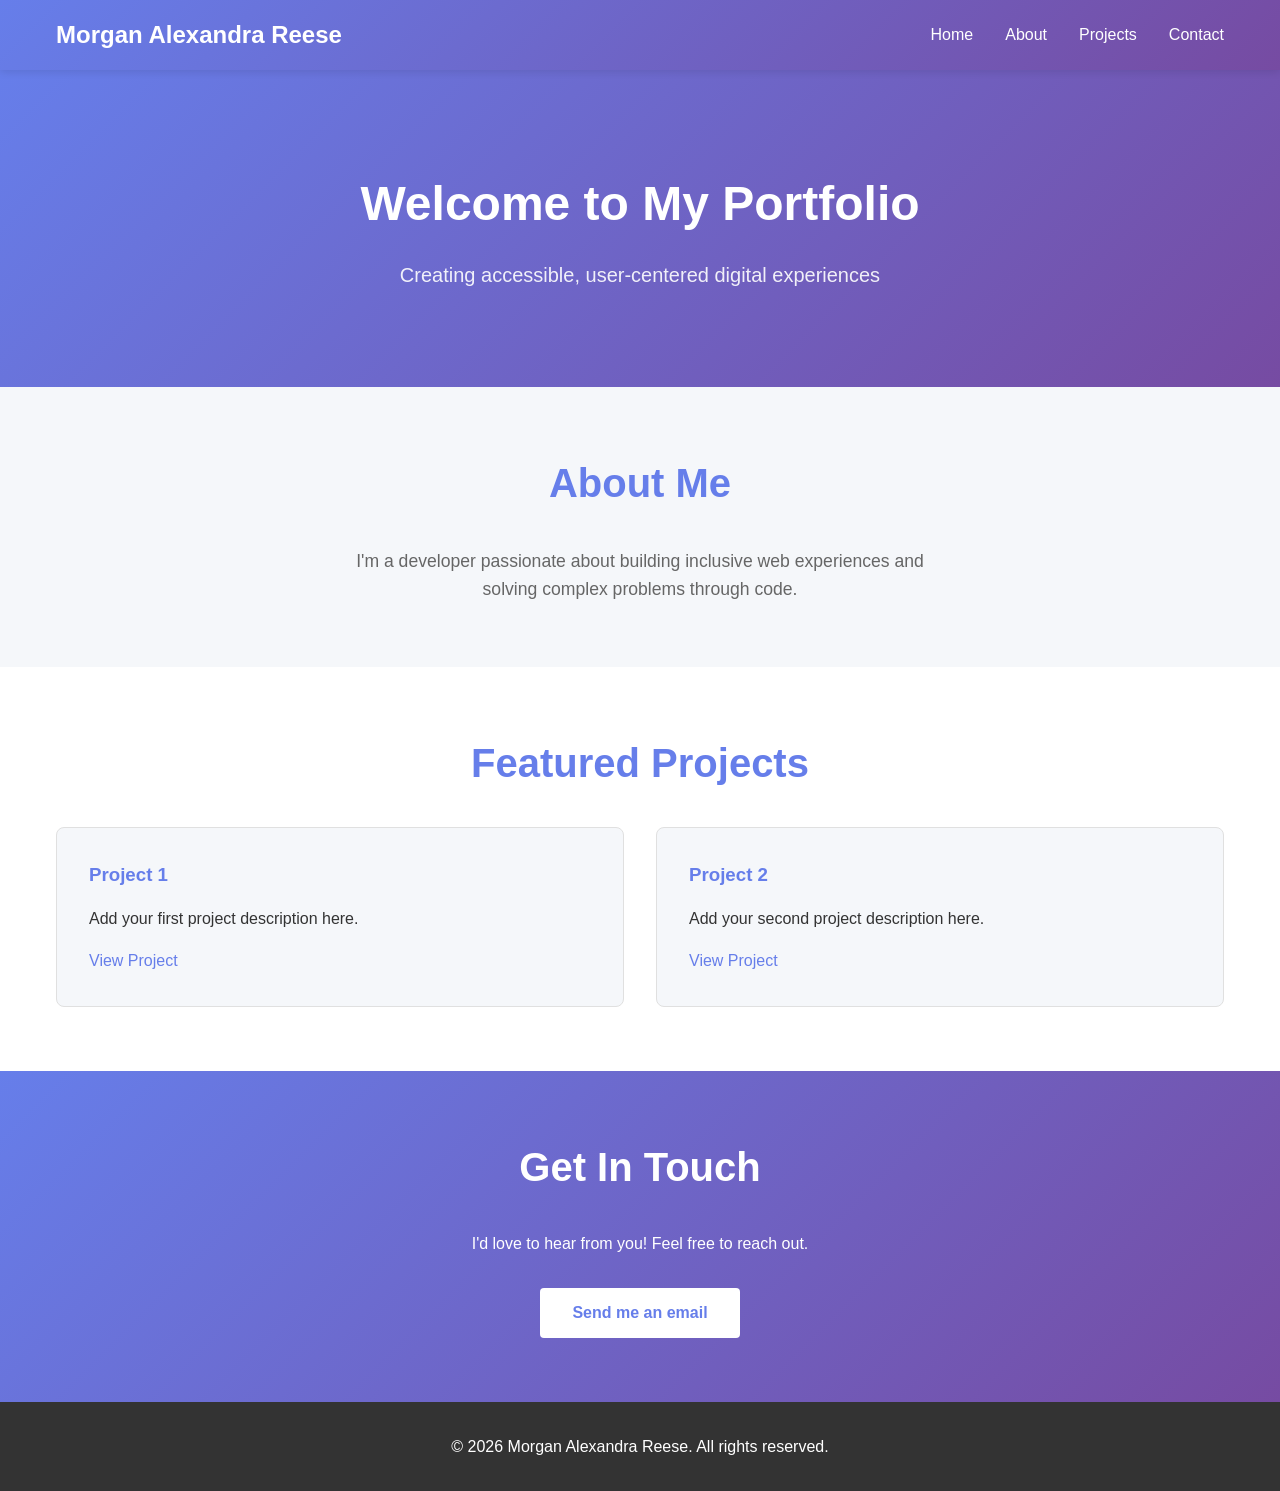
==== index.html @ 6ac8cbe8 "Initial portfolio setup with project structure and documentation" ====
<!DOCTYPE html>
<html lang="en">
<head>
    <meta charset="UTF-8">
    <meta name="viewport" content="width=device-width, initial-scale=1.0">
    <title>Morgan Alexandra Reese - Portfolio</title>
    <link rel="stylesheet" href="styles/style.css">
</head>
<body>
    <header>
        <nav class="navbar">
            <div class="container">
                <h1 class="logo">Morgan Alexandra Reese</h1>
                <ul class="nav-links">
                    <li><a href="#home">Home</a></li>
                    <li><a href="#about">About</a></li>
                    <li><a href="#projects">Projects</a></li>
                    <li><a href="#contact">Contact</a></li>
                </ul>
            </div>
        </nav>
    </header>

    <main>
        <section id="home" class="hero">
            <div class="container">
                <h1>Welcome to My Portfolio</h1>
                <p>Creating accessible, user-centered digital experiences</p>
            </div>
        </section>

        <section id="about" class="about">
            <div class="container">
                <h2>About Me</h2>
                <p>I'm a developer passionate about building inclusive web experiences and solving complex problems through code.</p>
            </div>
        </section>

        <section id="projects" class="projects">
            <div class="container">
                <h2>Featured Projects</h2>
                <div class="project-grid">
                    <article class="project-card">
                        <h3>Project 1</h3>
                        <p>Add your first project description here.</p>
                        <a href="#">View Project</a>
                    </article>
                    <article class="project-card">
                        <h3>Project 2</h3>
                        <p>Add your second project description here.</p>
                        <a href="#">View Project</a>
                    </article>
                </div>
            </div>
        </section>

        <section id="contact" class="contact">
            <div class="container">
                <h2>Get In Touch</h2>
                <p>I'd love to hear from you! Feel free to reach out.</p>
                <a href="mailto:your-email@example.com" class="cta-button">Send me an email</a>
            </div>
        </section>
    </main>

    <footer>
        <div class="container">
            <p>&copy; 2026 Morgan Alexandra Reese. All rights reserved.</p>
        </div>
    </footer>

    <script src="js/script.js"></script>
</body>
</html>
---- styles/style.css ----
/* Global Styles */
:root {
    --primary-color: #667eea;
    --secondary-color: #764ba2;
    --text-dark: #333;
    --text-light: #666;
    --bg-light: #f5f7fa;
    --white: #ffffff;
    --spacing: 1rem;
}

* {
    margin: 0;
    padding: 0;
    box-sizing: border-box;
}

body {
    font-family: -apple-system, BlinkMacSystemFont, 'Segoe UI', Roboto, Oxygen, Ubuntu, Cantarell, sans-serif;
    line-height: 1.6;
    color: var(--text-dark);
    background-color: var(--white);
}

/* Container */
.container {
    max-width: 1200px;
    margin: 0 auto;
    padding: 0 var(--spacing);
}

/* Header & Navigation */
header {
    background: linear-gradient(135deg, var(--primary-color), var(--secondary-color));
    color: var(--white);
    padding: 1rem 0;
    position: sticky;
    top: 0;
    z-index: 100;
    box-shadow: 0 2px 8px rgba(0,0,0,0.1);
}

.navbar .container {
    display: flex;
    justify-content: space-between;
    align-items: center;
}

.logo {
    font-size: 1.5rem;
    font-weight: bold;
}

.nav-links {
    display: flex;
    list-style: none;
    gap: 2rem;
}

.nav-links a {
    color: var(--white);
    text-decoration: none;
    transition: opacity 0.3s ease;
}

.nav-links a:hover {
    opacity: 0.8;
}

/* Hero Section */
.hero {
    background: linear-gradient(135deg, var(--primary-color), var(--secondary-color));
    color: var(--white);
    padding: 6rem 0;
    text-align: center;
}

.hero h1 {
    font-size: 3rem;
    margin-bottom: 1rem;
}

.hero p {
    font-size: 1.25rem;
    opacity: 0.9;
}

/* Sections */
section {
    padding: 4rem 0;
}

section h2 {
    font-size: 2.5rem;
    margin-bottom: 2rem;
    text-align: center;
    color: var(--primary-color);
}

.about {
    background-color: var(--bg-light);
}

.about p {
    font-size: 1.1rem;
    color: var(--text-light);
    text-align: center;
    max-width: 600px;
    margin: 0 auto;
}

/* Projects Grid */
.project-grid {
    display: grid;
    grid-template-columns: repeat(auto-fit, minmax(300px, 1fr));
    gap: 2rem;
}

.project-card {
    background: var(--bg-light);
    padding: 2rem;
    border-radius: 8px;
    transition: transform 0.3s ease, box-shadow 0.3s ease;
    border: 1px solid #e0e0e0;
}

.project-card:hover {
    transform: translateY(-5px);
    box-shadow: 0 8px 16px rgba(0,0,0,0.1);
}

.project-card h3 {
    color: var(--primary-color);
    margin-bottom: 1rem;
}

.project-card a {
    display: inline-block;
    margin-top: 1rem;
    color: var(--primary-color);
    text-decoration: none;
    font-weight: 500;
    transition: color 0.3s ease;
}

.project-card a:hover {
    color: var(--secondary-color);
}

/* Contact Section */
.contact {
    background: linear-gradient(135deg, var(--primary-color), var(--secondary-color));
    color: var(--white);
    text-align: center;
}

.contact h2 {
    color: var(--white);
}

.cta-button {
    display: inline-block;
    margin-top: 2rem;
    padding: 0.75rem 2rem;
    background-color: var(--white);
    color: var(--primary-color);
    text-decoration: none;
    border-radius: 4px;
    font-weight: bold;
    transition: transform 0.3s ease;
}

.cta-button:hover {
    transform: scale(1.05);
}

/* Footer */
footer {
    background-color: #333;
    color: var(--white);
    text-align: center;
    padding: 2rem 0;
}

/* Responsive Design */
@media (max-width: 768px) {
    .hero h1 {
        font-size: 2rem;
    }

    section h2 {
        font-size: 1.75rem;
    }

    .nav-links {
        gap: 1rem;
        font-size: 0.9rem;
    }

    .project-grid {
        grid-template-columns: 1fr;
    }
}
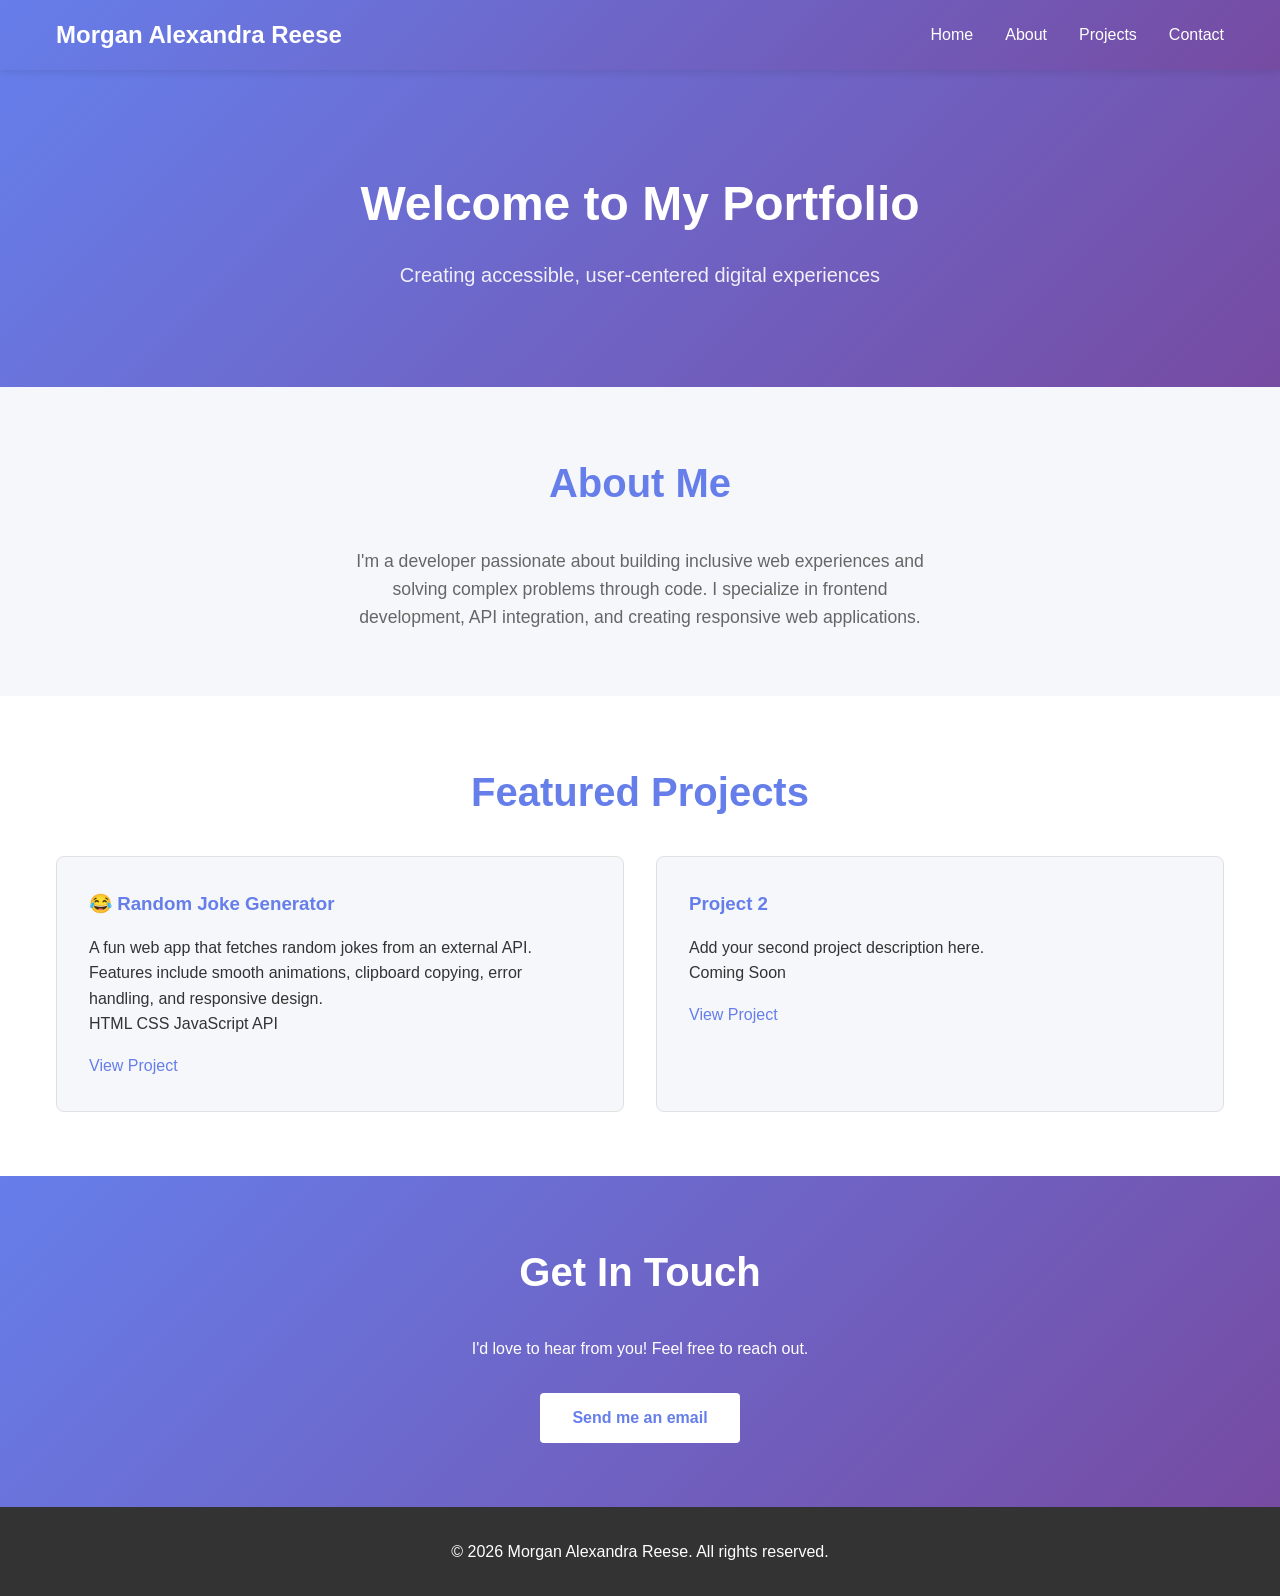
==== commit a7342270: "Update portfolio to feature Random Joke Generator project" ====
--- a/index.html
+++ b/index.html
@@ -32,7 +32,7 @@
         <section id="about" class="about">
             <div class="container">
                 <h2>About Me</h2>
-                <p>I'm a developer passionate about building inclusive web experiences and solving complex problems through code.</p>
+                <p>I'm a developer passionate about building inclusive web experiences and solving complex problems through code. I specialize in frontend development, API integration, and creating responsive web applications.</p>
             </div>
         </section>
 
@@ -41,14 +41,23 @@
                 <h2>Featured Projects</h2>
                 <div class="project-grid">
                     <article class="project-card">
-                        <h3>Project 1</h3>
-                        <p>Add your first project description here.</p>
-                        <a href="#">View Project</a>
+                        <h3>😂 Random Joke Generator</h3>
+                        <p>A fun web app that fetches random jokes from an external API. Features include smooth animations, clipboard copying, error handling, and responsive design.</p>
+                        <div class="tech-stack">
+                            <span class="tech-tag">HTML</span>
+                            <span class="tech-tag">CSS</span>
+                            <span class="tech-tag">JavaScript</span>
+                            <span class="tech-tag">API</span>
+                        </div>
+                        <a href="./projects/joke-generator/index.html" class="project-link">View Project</a>
                     </article>
                     <article class="project-card">
                         <h3>Project 2</h3>
                         <p>Add your second project description here.</p>
-                        <a href="#">View Project</a>
+                        <div class="tech-stack">
+                            <span class="tech-tag">Coming Soon</span>
+                        </div>
+                        <a href="#" class="project-link">View Project</a>
                     </article>
                 </div>
             </div>
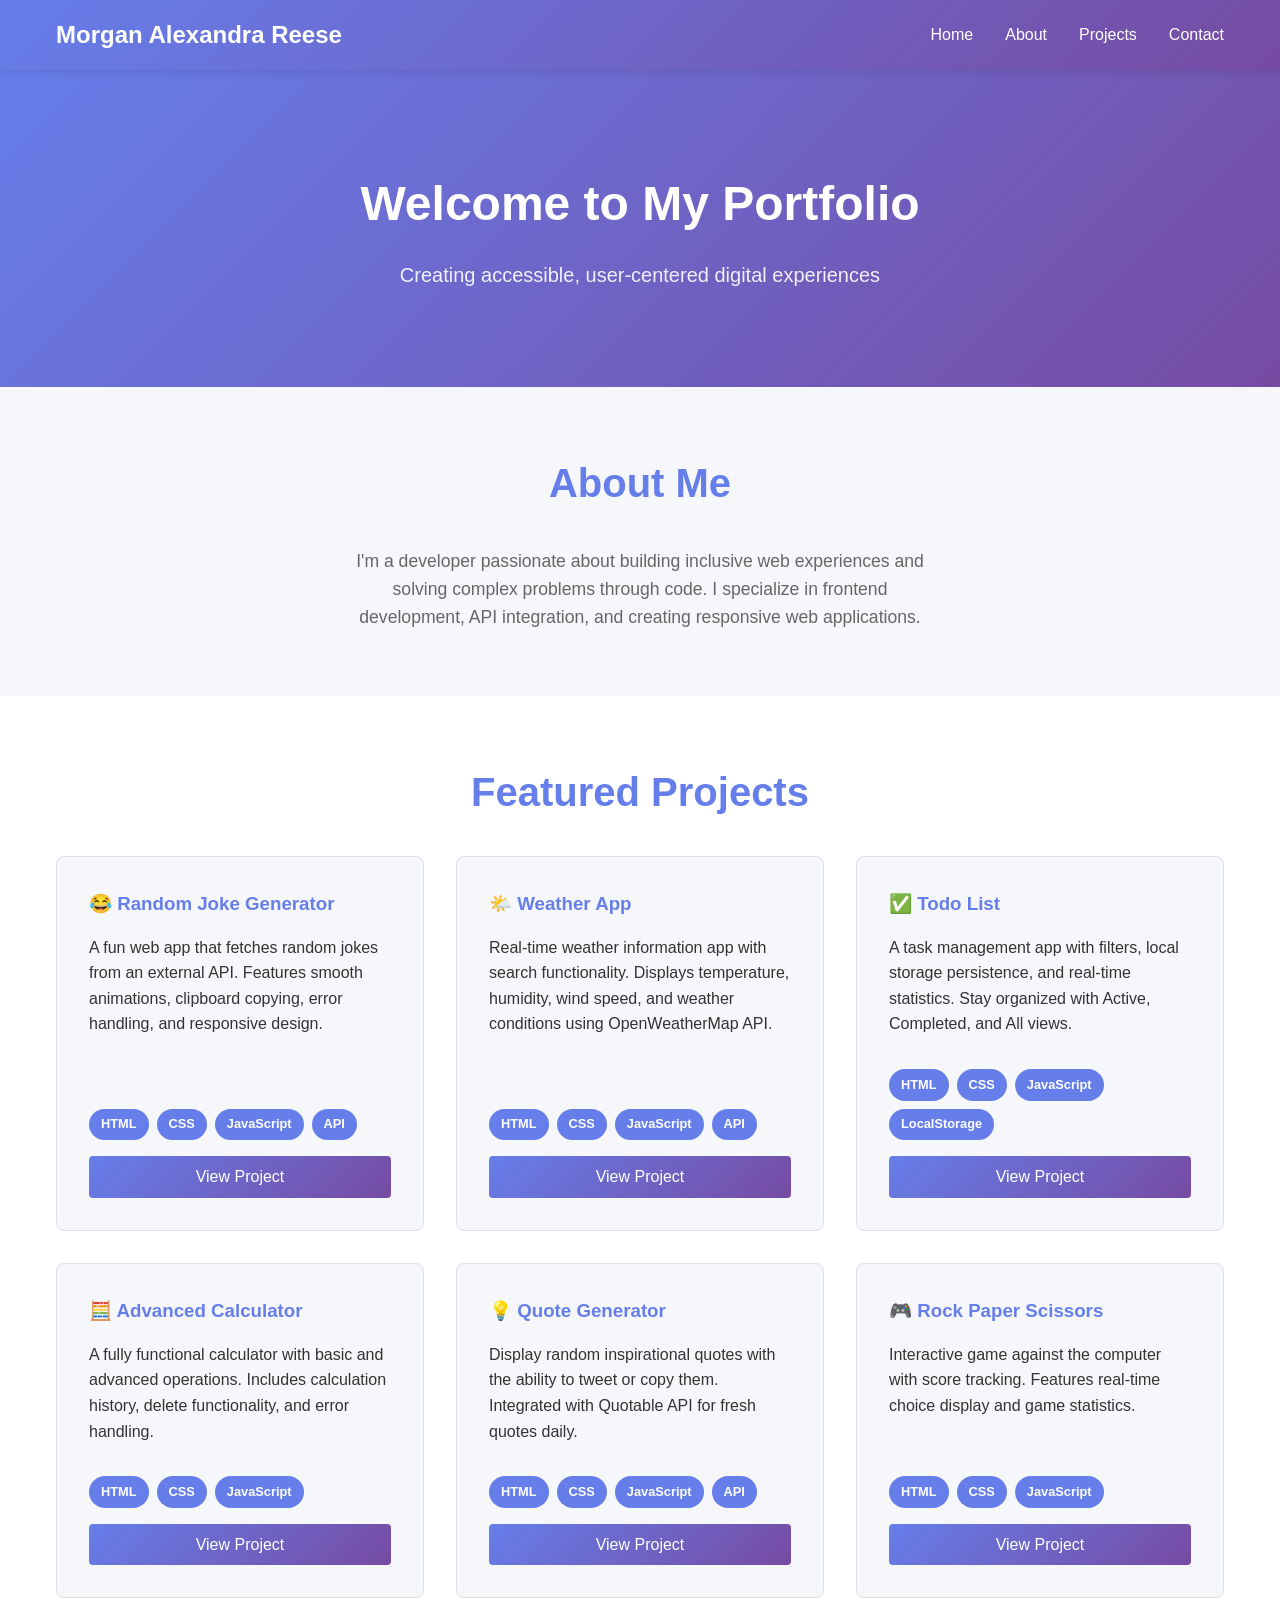
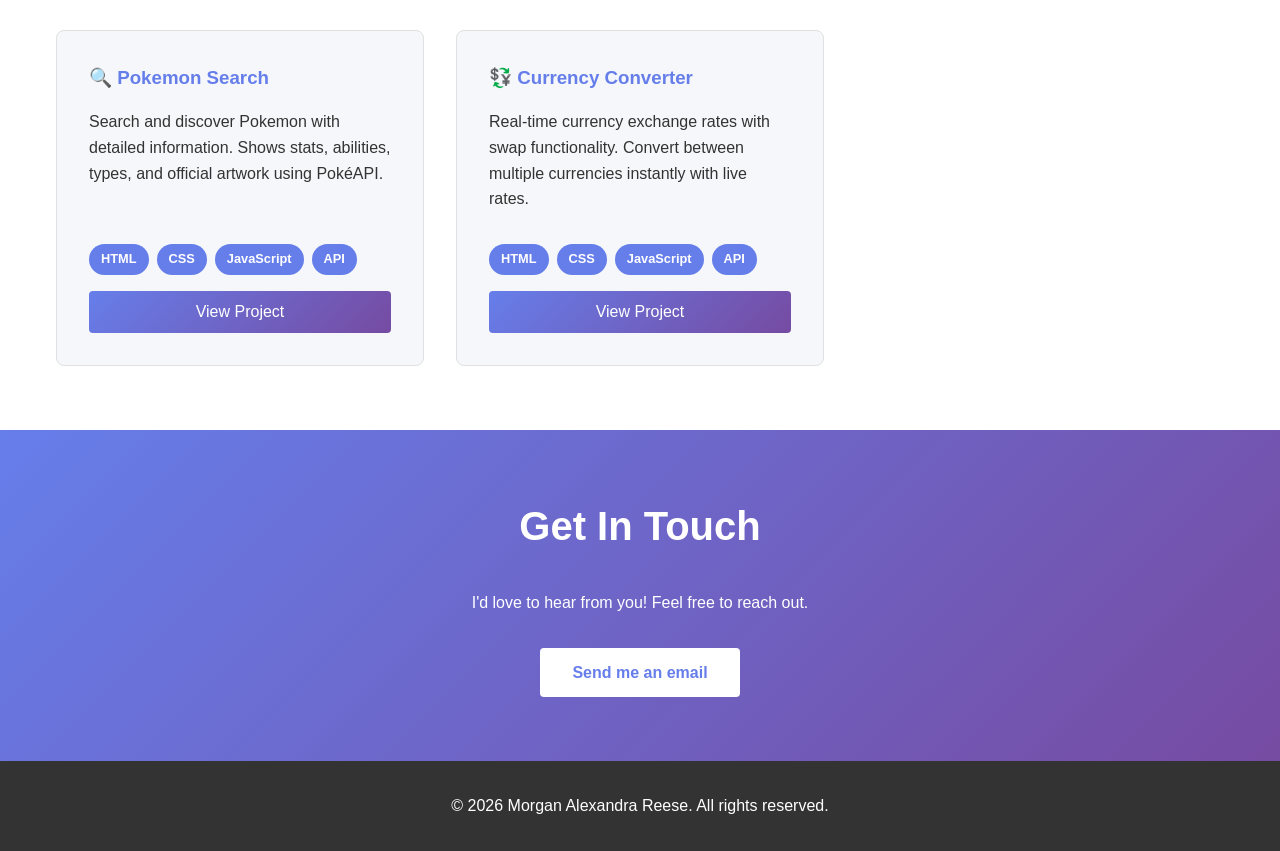
==== commit ca5ddbfd: "Update portfolio with all 8 projects showcase" ====
--- a/index.html
+++ b/index.html
@@ -42,7 +42,7 @@
                 <div class="project-grid">
                     <article class="project-card">
                         <h3>😂 Random Joke Generator</h3>
-                        <p>A fun web app that fetches random jokes from an external API. Features include smooth animations, clipboard copying, error handling, and responsive design.</p>
+                        <p>A fun web app that fetches random jokes from an external API. Features smooth animations, clipboard copying, error handling, and responsive design.</p>
                         <div class="tech-stack">
                             <span class="tech-tag">HTML</span>
                             <span class="tech-tag">CSS</span>
@@ -51,13 +51,87 @@
                         </div>
                         <a href="./projects/joke-generator/index.html" class="project-link">View Project</a>
                     </article>
+
                     <article class="project-card">
-                        <h3>Project 2</h3>
-                        <p>Add your second project description here.</p>
+                        <h3>🌤️ Weather App</h3>
+                        <p>Real-time weather information app with search functionality. Displays temperature, humidity, wind speed, and weather conditions using OpenWeatherMap API.</p>
                         <div class="tech-stack">
-                            <span class="tech-tag">Coming Soon</span>
+                            <span class="tech-tag">HTML</span>
+                            <span class="tech-tag">CSS</span>
+                            <span class="tech-tag">JavaScript</span>
+                            <span class="tech-tag">API</span>
                         </div>
-                        <a href="#" class="project-link">View Project</a>
+                        <a href="./projects/weather-app/index.html" class="project-link">View Project</a>
+                    </article>
+
+                    <article class="project-card">
+                        <h3>✅ Todo List</h3>
+                        <p>A task management app with filters, local storage persistence, and real-time statistics. Stay organized with Active, Completed, and All views.</p>
+                        <div class="tech-stack">
+                            <span class="tech-tag">HTML</span>
+                            <span class="tech-tag">CSS</span>
+                            <span class="tech-tag">JavaScript</span>
+                            <span class="tech-tag">LocalStorage</span>
+                        </div>
+                        <a href="./projects/todo-list/index.html" class="project-link">View Project</a>
+                    </article>
+
+                    <article class="project-card">
+                        <h3>🧮 Advanced Calculator</h3>
+                        <p>A fully functional calculator with basic and advanced operations. Includes calculation history, delete functionality, and error handling.</p>
+                        <div class="tech-stack">
+                            <span class="tech-tag">HTML</span>
+                            <span class="tech-tag">CSS</span>
+                            <span class="tech-tag">JavaScript</span>
+                        </div>
+                        <a href="./projects/calculator/index.html" class="project-link">View Project</a>
+                    </article>
+
+                    <article class="project-card">
+                        <h3>💡 Quote Generator</h3>
+                        <p>Display random inspirational quotes with the ability to tweet or copy them. Integrated with Quotable API for fresh quotes daily.</p>
+                        <div class="tech-stack">
+                            <span class="tech-tag">HTML</span>
+                            <span class="tech-tag">CSS</span>
+                            <span class="tech-tag">JavaScript</span>
+                            <span class="tech-tag">API</span>
+                        </div>
+                        <a href="./projects/quote-generator/index.html" class="project-link">View Project</a>
+                    </article>
+
+                    <article class="project-card">
+                        <h3>🎮 Rock Paper Scissors</h3>
+                        <p>Interactive game against the computer with score tracking. Features real-time choice display and game statistics.</p>
+                        <div class="tech-stack">
+                            <span class="tech-tag">HTML</span>
+                            <span class="tech-tag">CSS</span>
+                            <span class="tech-tag">JavaScript</span>
+                        </div>
+                        <a href="./projects/rock-paper-scissors/index.html" class="project-link">View Project</a>
+                    </article>
+
+                    <article class="project-card">
+                        <h3>🔍 Pokemon Search</h3>
+                        <p>Search and discover Pokemon with detailed information. Shows stats, abilities, types, and official artwork using PokéAPI.</p>
+                        <div class="tech-stack">
+                            <span class="tech-tag">HTML</span>
+                            <span class="tech-tag">CSS</span>
+                            <span class="tech-tag">JavaScript</span>
+                            <span class="tech-tag">API</span>
+                        </div>
+                        <a href="./projects/pokemon-search/index.html" class="project-link">View Project</a>
+                    </article>
+
+                    <article class="project-card">
+                        <h3>💱 Currency Converter</h3>
+                        <p>Real-time currency exchange rates with swap functionality. Convert between multiple currencies instantly with live rates.</p>
+                        <div class="tech-stack">
+                            <span class="tech-tag">HTML</span>
+                            <span class="tech-tag">CSS</span>
+                            <span class="tech-tag">JavaScript</span>
+                            <span class="tech-tag">API</span>
+                        </div>
+                        <a href="./projects/currency-converter/index.html" class="project-link">View Project</a>
                     </article>
                 </div>
             </div>
--- a/styles/style.css
+++ b/styles/style.css
@@ -122,6 +122,8 @@
     border-radius: 8px;
     transition: transform 0.3s ease, box-shadow 0.3s ease;
     border: 1px solid #e0e0e0;
+    display: flex;
+    flex-direction: column;
 }
 
 .project-card:hover {
@@ -134,17 +136,46 @@
     margin-bottom: 1rem;
 }
 
-.project-card a {
+.project-card p {
+    flex-grow: 1;
+    margin-bottom: 1rem;
+}
+
+/* Tech Stack Tags */
+.tech-stack {
+    display: flex;
+    flex-wrap: wrap;
+    gap: 0.5rem;
+    margin: 1rem 0;
+}
+
+.tech-tag {
+    background-color: var(--primary-color);
+    color: var(--white);
+    padding: 0.35rem 0.75rem;
+    border-radius: 20px;
+    font-size: 0.8rem;
+    font-weight: 600;
     display: inline-block;
-    margin-top: 1rem;
+}
+
+.project-link {
+    display: inline-block;
     color: var(--primary-color);
     text-decoration: none;
     font-weight: 500;
     transition: color 0.3s ease;
-}
-
-.project-card a:hover {
-    color: var(--secondary-color);
+    padding: 0.5rem 1rem;
+    background: linear-gradient(135deg, var(--primary-color), var(--secondary-color));
+    color: var(--white);
+    border-radius: 4px;
+    text-align: center;
+    margin-top: auto;
+}
+
+.project-link:hover {
+    opacity: 0.9;
+    transform: translateY(-2px);
 }
 
 /* Contact Section */
@@ -200,4 +231,13 @@
     .project-grid {
         grid-template-columns: 1fr;
     }
-}
+
+    .tech-stack {
+        gap: 0.3rem;
+    }
+
+    .tech-tag {
+        font-size: 0.75rem;
+        padding: 0.25rem 0.6rem;
+    }
+}
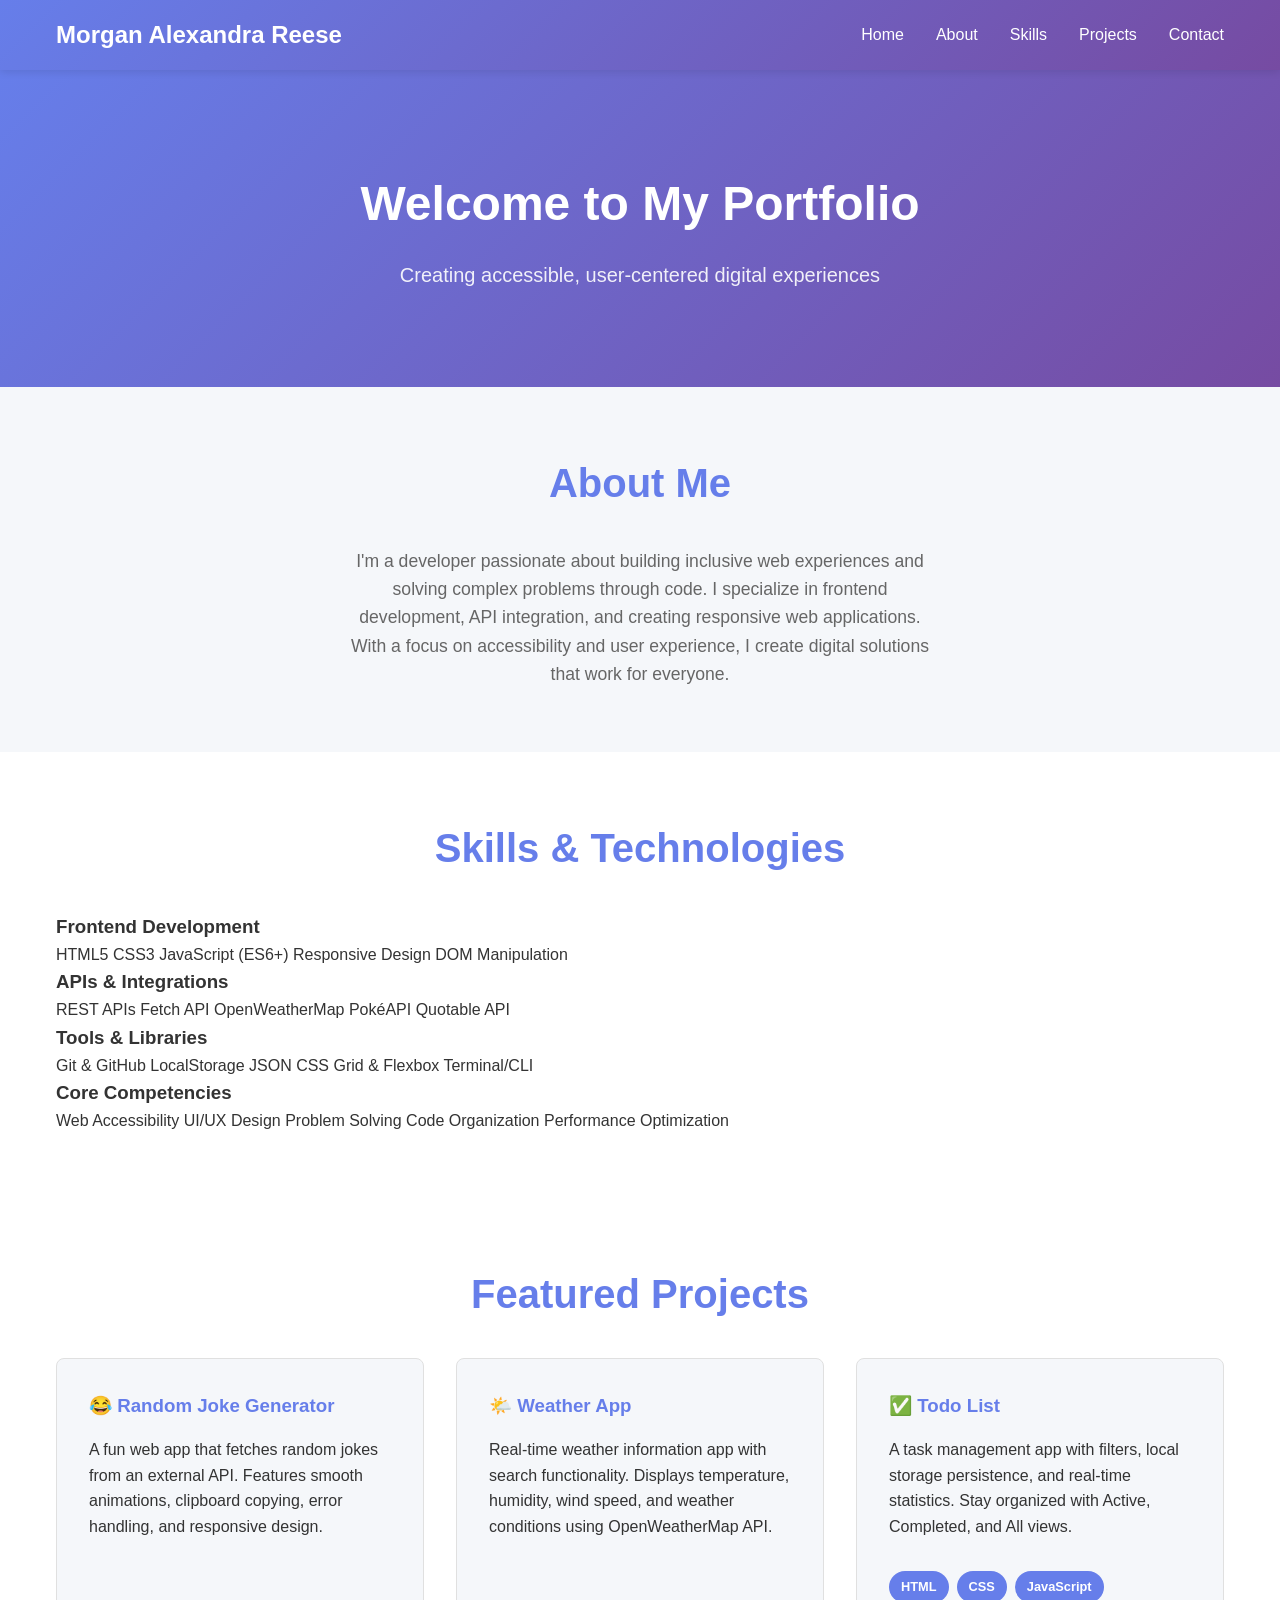
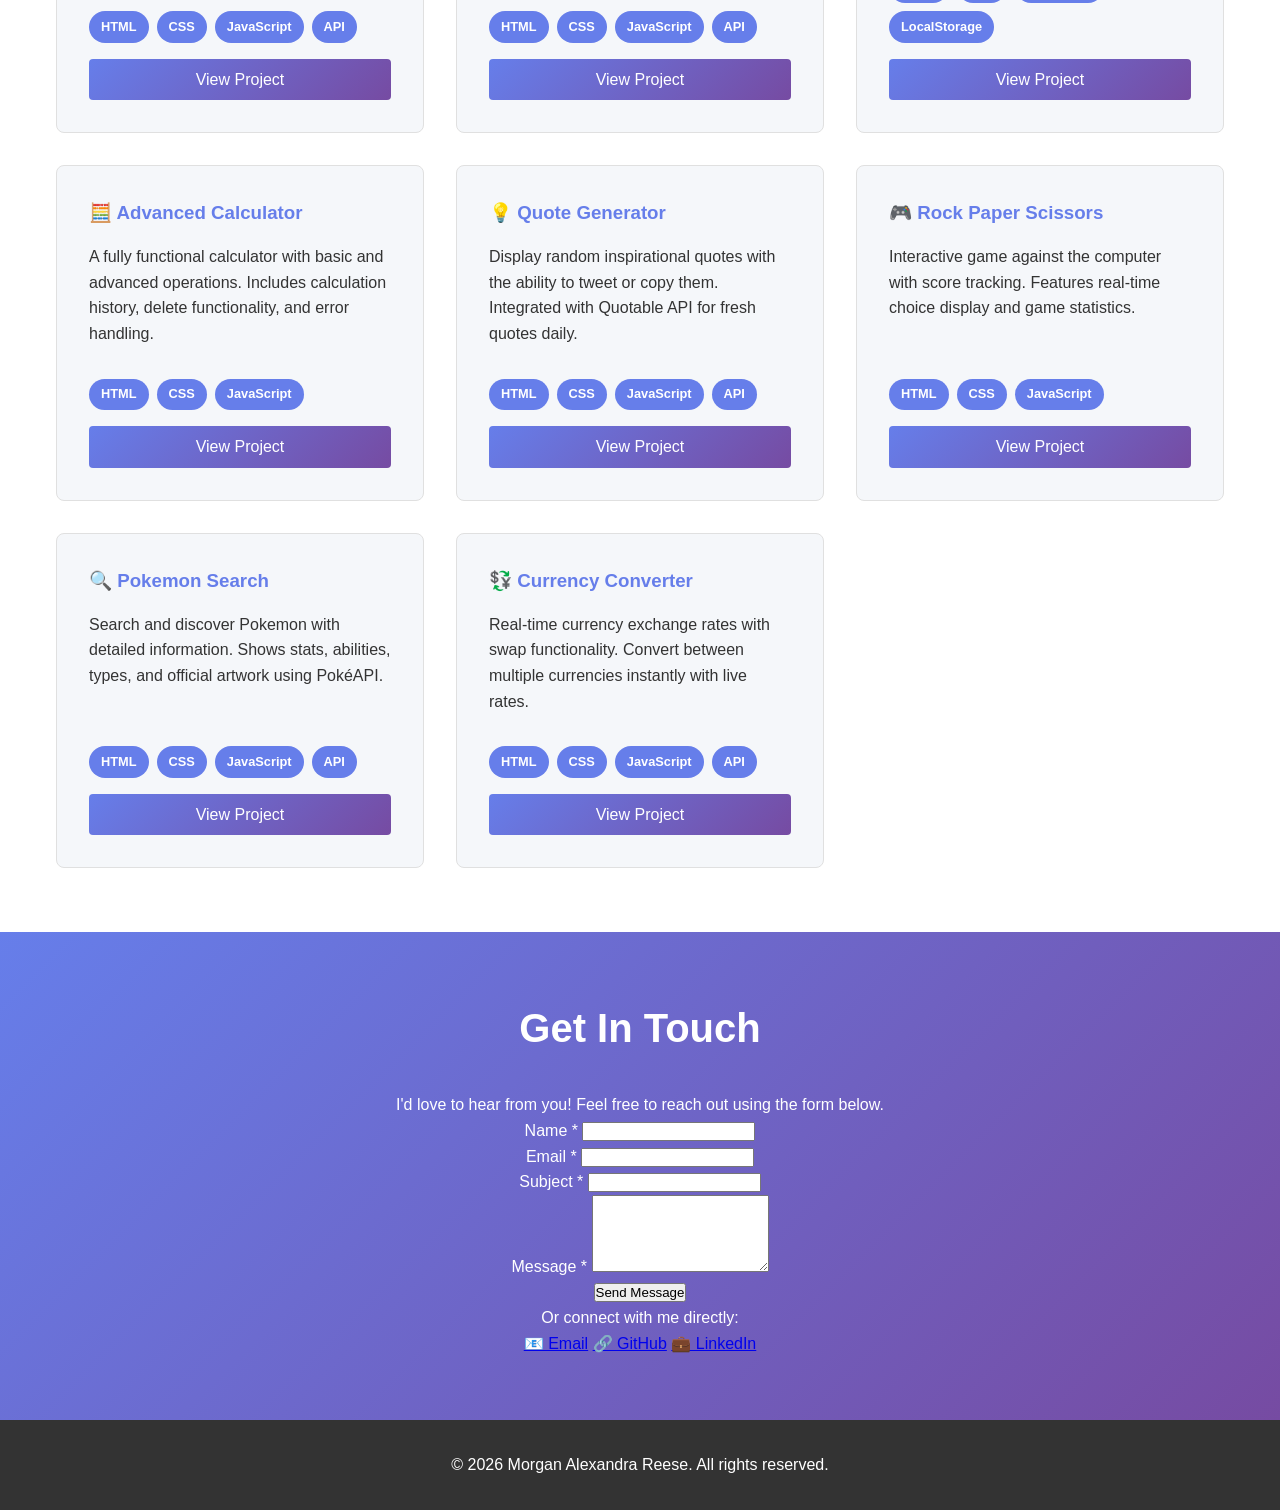
==== commit 4e57bb8b: "Add skills section and contact form to portfolio" ====
--- a/index.html
+++ b/index.html
@@ -14,6 +14,7 @@
                 <ul class="nav-links">
                     <li><a href="#home">Home</a></li>
                     <li><a href="#about">About</a></li>
+                    <li><a href="#skills">Skills</a></li>
                     <li><a href="#projects">Projects</a></li>
                     <li><a href="#contact">Contact</a></li>
                 </ul>
@@ -32,7 +33,58 @@
         <section id="about" class="about">
             <div class="container">
                 <h2>About Me</h2>
-                <p>I'm a developer passionate about building inclusive web experiences and solving complex problems through code. I specialize in frontend development, API integration, and creating responsive web applications.</p>
+                <p>I'm a developer passionate about building inclusive web experiences and solving complex problems through code. I specialize in frontend development, API integration, and creating responsive web applications. With a focus on accessibility and user experience, I create digital solutions that work for everyone.</p>
+            </div>
+        </section>
+
+        <section id="skills" class="skills">
+            <div class="container">
+                <h2>Skills & Technologies</h2>
+                <div class="skills-grid">
+                    <div class="skill-category">
+                        <h3>Frontend Development</h3>
+                        <div class="skill-tags">
+                            <span class="skill-tag">HTML5</span>
+                            <span class="skill-tag">CSS3</span>
+                            <span class="skill-tag">JavaScript (ES6+)</span>
+                            <span class="skill-tag">Responsive Design</span>
+                            <span class="skill-tag">DOM Manipulation</span>
+                        </div>
+                    </div>
+
+                    <div class="skill-category">
+                        <h3>APIs & Integrations</h3>
+                        <div class="skill-tags">
+                            <span class="skill-tag">REST APIs</span>
+                            <span class="skill-tag">Fetch API</span>
+                            <span class="skill-tag">OpenWeatherMap</span>
+                            <span class="skill-tag">PokéAPI</span>
+                            <span class="skill-tag">Quotable API</span>
+                        </div>
+                    </div>
+
+                    <div class="skill-category">
+                        <h3>Tools & Libraries</h3>
+                        <div class="skill-tags">
+                            <span class="skill-tag">Git & GitHub</span>
+                            <span class="skill-tag">LocalStorage</span>
+                            <span class="skill-tag">JSON</span>
+                            <span class="skill-tag">CSS Grid & Flexbox</span>
+                            <span class="skill-tag">Terminal/CLI</span>
+                        </div>
+                    </div>
+
+                    <div class="skill-category">
+                        <h3>Core Competencies</h3>
+                        <div class="skill-tags">
+                            <span class="skill-tag">Web Accessibility</span>
+                            <span class="skill-tag">UI/UX Design</span>
+                            <span class="skill-tag">Problem Solving</span>
+                            <span class="skill-tag">Code Organization</span>
+                            <span class="skill-tag">Performance Optimization</span>
+                        </div>
+                    </div>
+                </div>
             </div>
         </section>
 
@@ -140,8 +192,41 @@
         <section id="contact" class="contact">
             <div class="container">
                 <h2>Get In Touch</h2>
-                <p>I'd love to hear from you! Feel free to reach out.</p>
-                <a href="mailto:your-email@example.com" class="cta-button">Send me an email</a>
+                <p>I'd love to hear from you! Feel free to reach out using the form below.</p>
+                
+                <form id="contact-form" class="contact-form">
+                    <div class="form-group">
+                        <label for="name">Name *</label>
+                        <input type="text" id="name" name="name" required />
+                    </div>
+
+                    <div class="form-group">
+                        <label for="email">Email *</label>
+                        <input type="email" id="email" name="email" required />
+                    </div>
+
+                    <div class="form-group">
+                        <label for="subject">Subject *</label>
+                        <input type="text" id="subject" name="subject" required />
+                    </div>
+
+                    <div class="form-group">
+                        <label for="message">Message *</label>
+                        <textarea id="message" name="message" rows="5" required></textarea>
+                    </div>
+
+                    <button type="submit" class="submit-btn">Send Message</button>
+                    <div id="form-status" class="form-status hidden"></div>
+                </form>
+
+                <div class="contact-links">
+                    <p>Or connect with me directly:</p>
+                    <div class="social-links">
+                        <a href="mailto:morganalexandrareese@gmail.com" class="social-link">📧 Email</a>
+                        <a href="https://github.com/morganalexandrareese-a11y" target="_blank" class="social-link">🔗 GitHub</a>
+                        <a href="https://linkedin.com" target="_blank" class="social-link">💼 LinkedIn</a>
+                    </div>
+                </div>
             </div>
         </section>
     </main>
